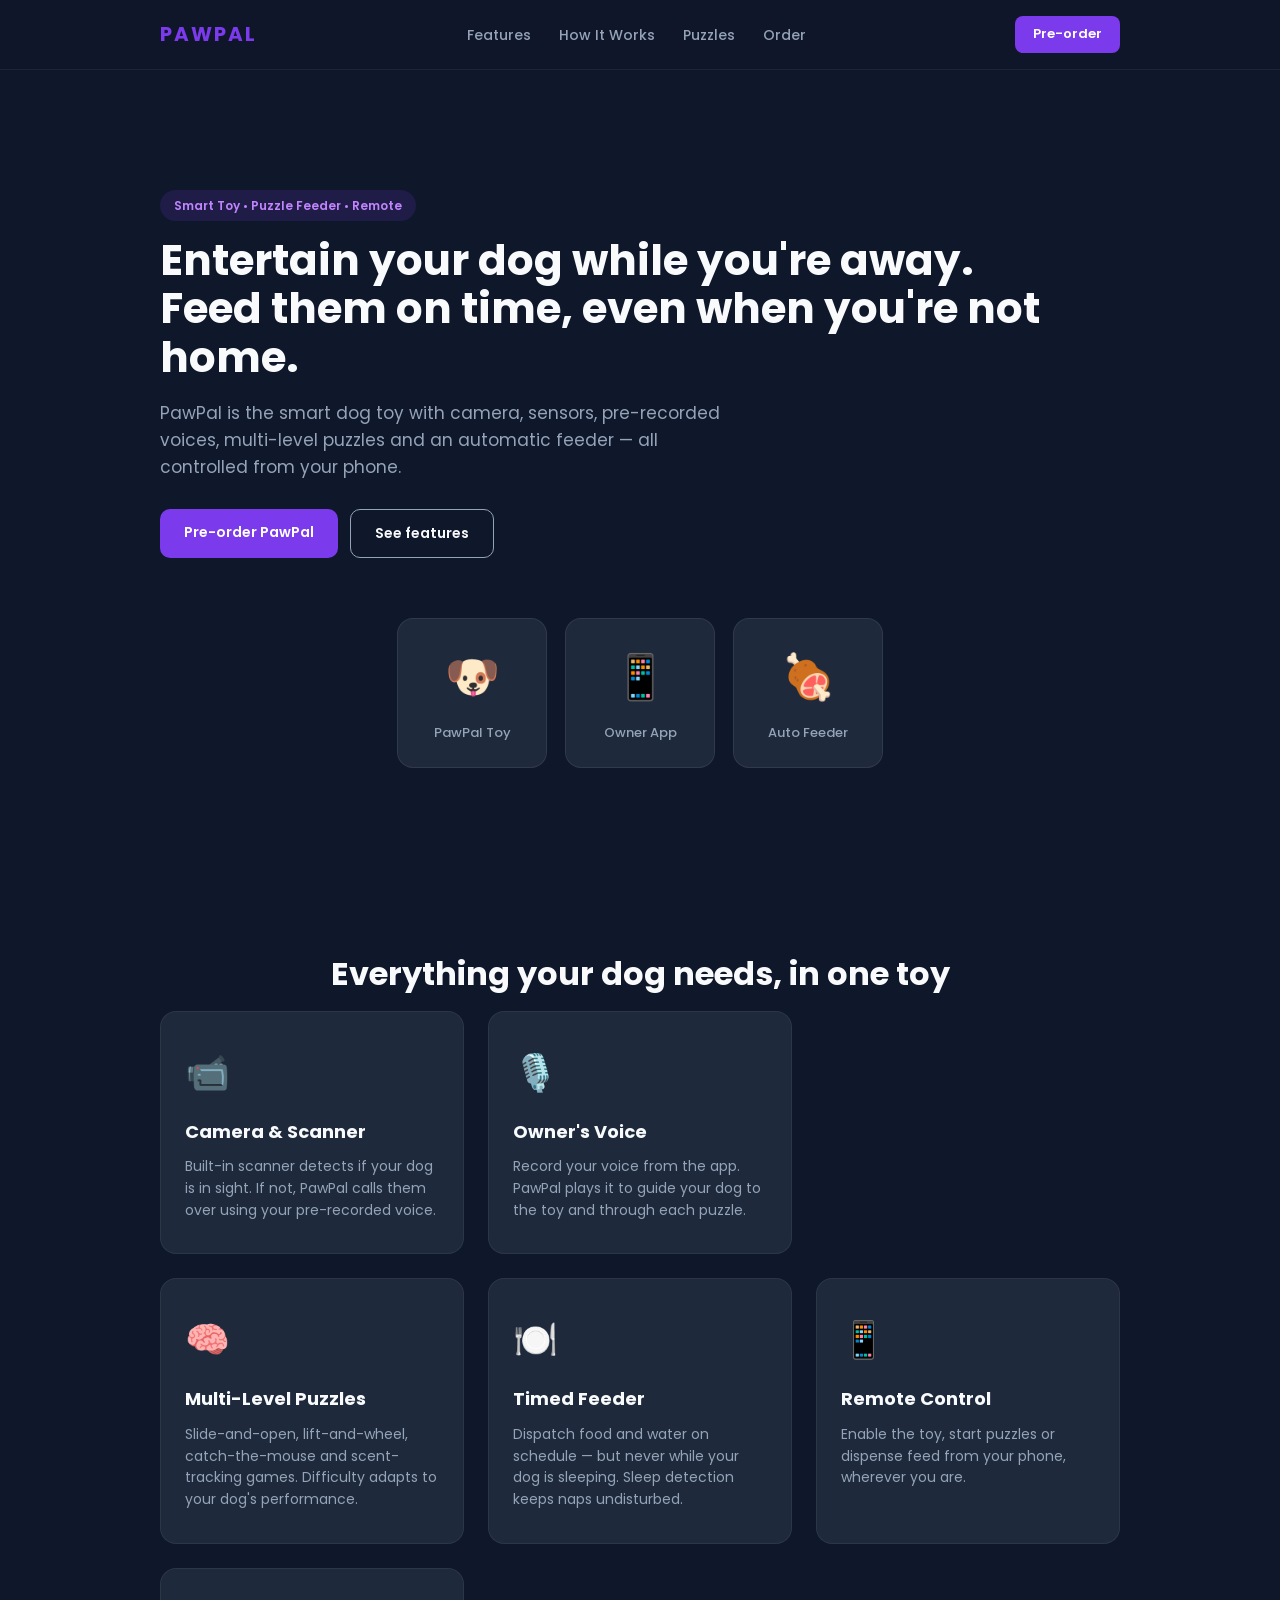
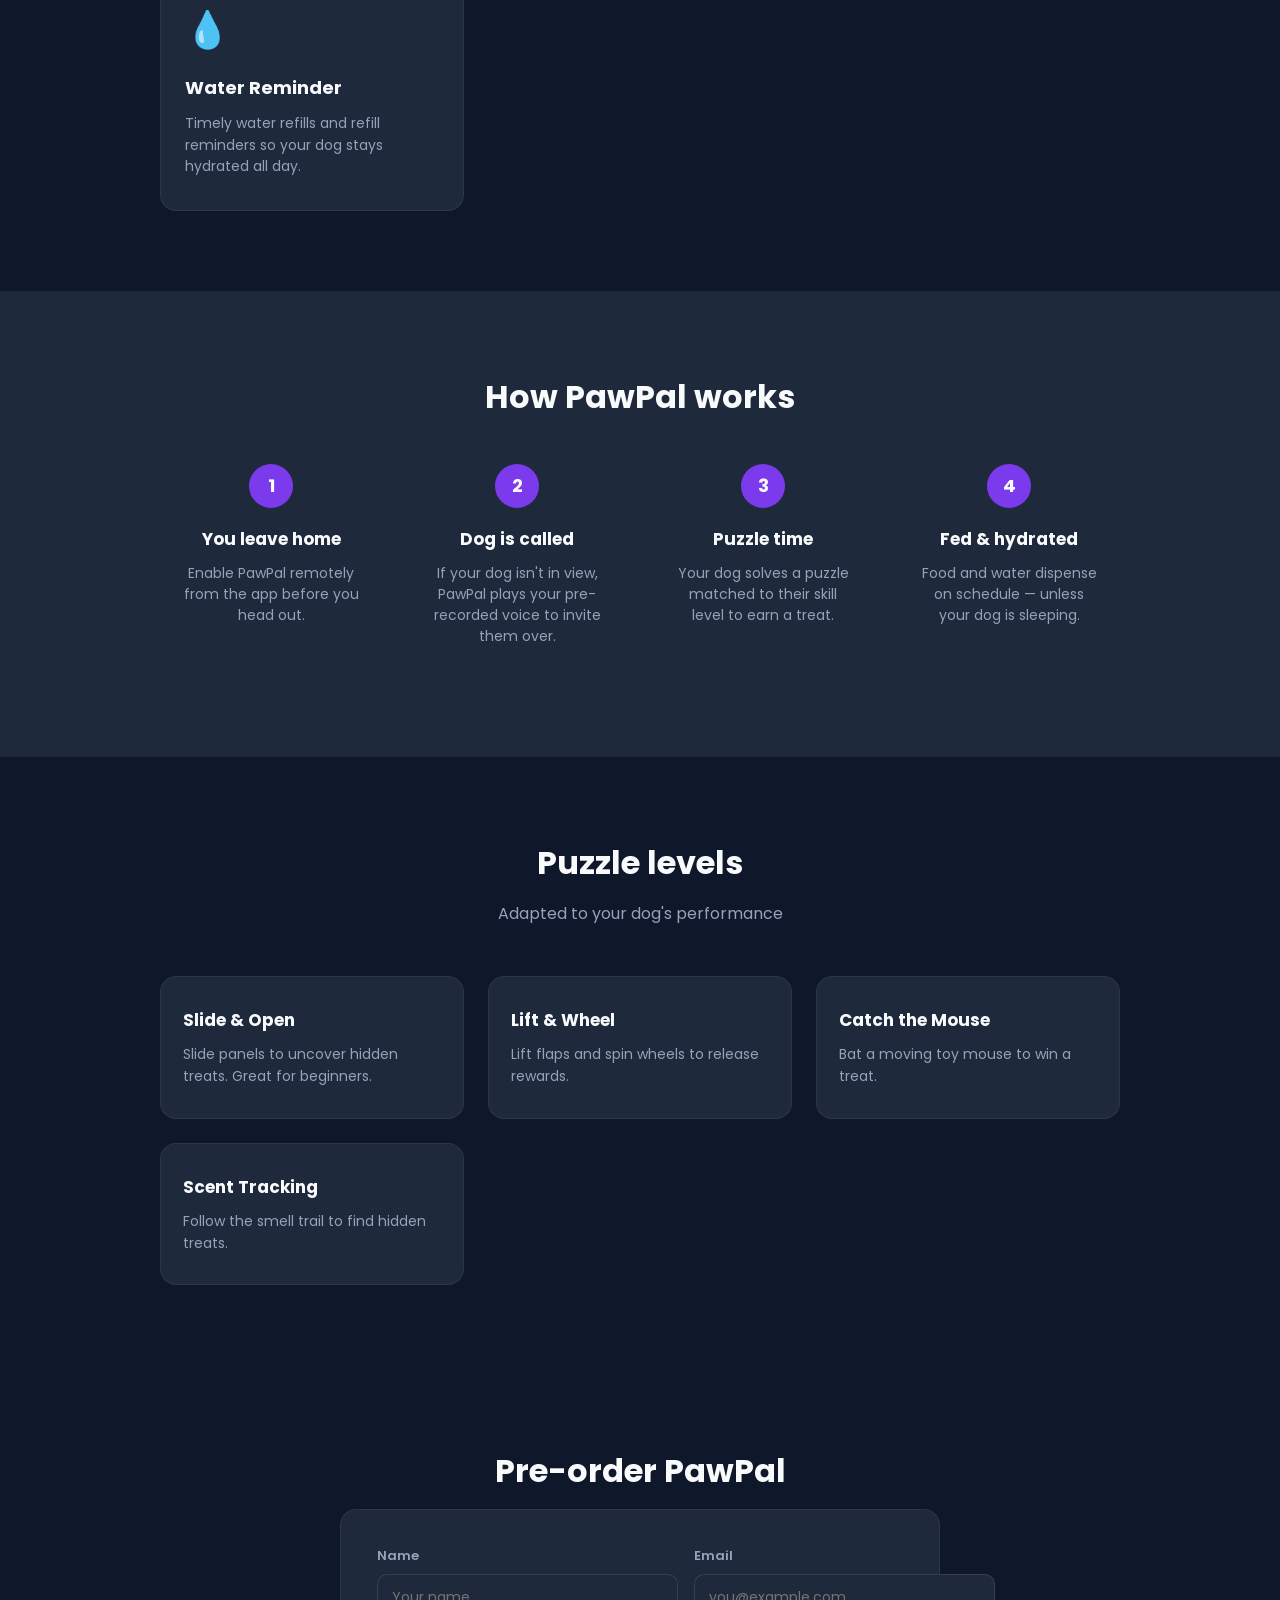
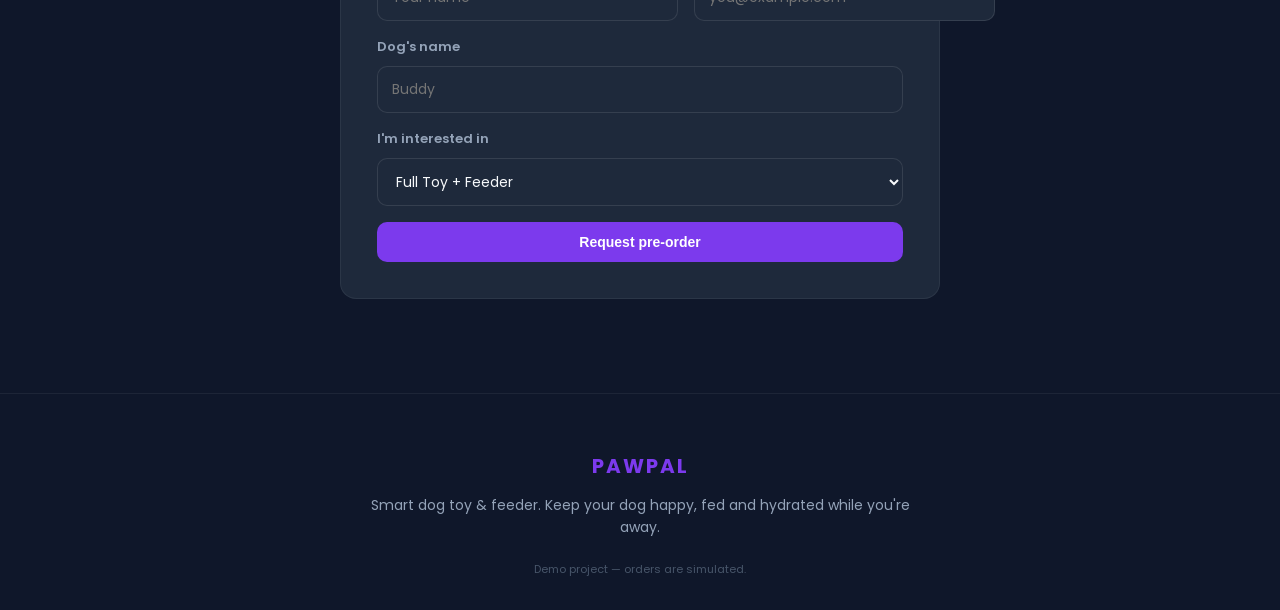
==== index.html @ 374cc3d0 "Add PawPal smart dog toy website landing page" ====
<!DOCTYPE html>
<html lang="en">
<head>
  <meta charset="UTF-8">
  <meta name="viewport" content="width=device-width, initial-scale=1.0">
  <title>PawPal — Smart Dog Toy & Feeder</title>
  <link rel="preconnect" href="https://fonts.googleapis.com">
  <link rel="preconnect" href="https://fonts.gstatic.com" crossorigin>
  <link href="https://fonts.googleapis.com/css2?family=Poppins:wght@300;400;500;600;700&display=swap" rel="stylesheet">
  <link rel="stylesheet" href="style.css">
</head>
<body>
  <header class="header">
    <nav class="nav container">
      <div class="logo">PAWPAL</div>
      <ul class="nav-links">
        <li><a href="#features">Features</a></li>
        <li><a href="#how-it-works">How It Works</a></li>
        <li><a href="#puzzles">Puzzles</a></li>
        <li><a href="#order">Order</a></li>
      </ul>
      <a href="#order" class="nav-btn">Pre-order</a>
      <button class="nav-toggle" aria-label="Toggle menu">&#9776;</button>
    </nav>
  </header>

  <section class="hero">
    <div class="hero-content container">
      <span class="badge">Smart Toy • Puzzle Feeder • Remote</span>
      <h1>Entertain your dog while you're away.<br>Feed them on time, even when you're not home.</h1>
      <p class="hero-p">PawPal is the smart dog toy with camera, sensors, pre-recorded voices, multi-level puzzles and an automatic feeder — all controlled from your phone.</p>
      <div class="hero-actions">
        <a href="#order" class="btn btn-primary">Pre-order PawPal</a>
        <a href="#features" class="btn btn-outline">See features</a>
      </div>
    </div>
    <div class="hero-visual">
      <div class="device-card">
        <div class="device-screen">🐶</div>
        <div class="device-label">PawPal Toy</div>
      </div>
      <div class="device-card">
        <div class="device-screen">📱</div>
        <div class="device-label">Owner App</div>
      </div>
      <div class="device-card">
        <div class="device-screen">🍖</div>
        <div class="device-label">Auto Feeder</div>
      </div>
    </div>
  </section>

  <section id="features" class="features section">
    <div class="container">
      <h2 class="section-title">Everything your dog needs, in one toy</h2>
      <div class="grid grid-3">
        <div class="feature-card">
          <div class="feature-icon">📹</div>
          <h3>Camera & Scanner</h3>
          <p>Built-in scanner detects if your dog is in sight. If not, PawPal calls them over using your pre-recorded voice.</p>
        </div>
        <div class="feature-card">
          <div class="feature-icon">🎙️</div>
          <h3>Owner's Voice</h3>
          <p>Record your voice from the app. PawPal plays it to guide your dog to the toy and through each puzzle.</p>
        </div>
        <div class="feature-icon"></div>
        <div class="feature-card">
          <div class="feature-icon">🧠</div>
          <h3>Multi-Level Puzzles</h3>
          <p>Slide-and-open, lift-and-wheel, catch-the-mouse and scent-tracking games. Difficulty adapts to your dog's performance.</p>
        </div>
        <div class="feature-card">
          <div class="feature-icon">🍽️</div>
          <h3>Timed Feeder</h3>
          <p>Dispatch food and water on schedule — but never while your dog is sleeping. Sleep detection keeps naps undisturbed.</p>
        </div>
        <div class="feature-card">
          <div class="feature-icon">📱</div>
          <h3>Remote Control</h3>
          <p>Enable the toy, start puzzles or dispense feed from your phone, wherever you are.</p>
        </div>
        <div class="feature-card">
          <div class="feature-icon">💧</div>
          <h3>Water Reminder</h3>
          <p>Timely water refills and refill reminders so your dog stays hydrated all day.</p>
        </div>
      </div>
    </div>
  </section>

  <section id="how-it-works" class="how section alt">
    <div class="container">
      <h2 class="section-title">How PawPal works</h2>
      <div class="steps">
        <div class="step">
          <div class="step-num">1</div>
          <h3>You leave home</h3>
          <p>Enable PawPal remotely from the app before you head out.</p>
        </div>
        <div class="step">
          <div class="step-num">2</div>
          <h3>Dog is called</h3>
          <p>If your dog isn't in view, PawPal plays your pre-recorded voice to invite them over.</p>
        </div>
        <div class="step">
          <div class="step-num">3</div>
          <h3>Puzzle time</h3>
          <p>Your dog solves a puzzle matched to their skill level to earn a treat.</p>
        </div>
        <div class="step">
          <div class="step-num">4</div>
          <h3>Fed & hydrated</h3>
          <p>Food and water dispense on schedule — unless your dog is sleeping.</p>
        </div>
      </div>
    </div>
  </section>

  <section id="puzzles" class="puzzles section">
    <div class="container">
      <h2 class="section-title">Puzzle levels</h2>
      <p class="section-sub">Adapted to your dog's performance</p>
      <div class="grid grid-3">
        <div class="puzzle-card">
          <h3>Slide & Open</h3>
          <p>Slide panels to uncover hidden treats. Great for beginners.</p>
        </div>
        <div class="puzzle-card">
          <h3>Lift & Wheel</h3>
          <p>Lift flaps and spin wheels to release rewards.</p>
        </div>
        <div class="puzzle-card">
          <h3>Catch the Mouse</h3>
          <p>Bat a moving toy mouse to win a treat.</p>
        </div>
        <div class="puzzle-card">
          <h3>Scent Tracking</h3>
          <p>Follow the smell trail to find hidden treats.</p>
        </div>
      </div>
    </div>
  </section>

  <section id="order" class="order section">
    <div class="container">
      <h2 class="section-title">Pre-order PawPal</h2>
      <form id="order-form" class="order-form">
        <div class="form-row">
          <div class="form-group">
            <label>Name</label>
            <input type="text" name="name" required placeholder="Your name">
          </div>
          <div class="form-group">
            <label>Email</label>
            <input type="email" name="email" required placeholder="you@example.com">
          </div>
        </div>
        <div class="form-group">
          <label>Dog's name</label>
          <input type="text" name="dogName" placeholder="Buddy">
        </div>
        <div class="form-group">
          <label>I'm interested in</label>
          <select name="interest">
            <option>Full Toy + Feeder</option>
            <option>Toy only</option>
            <option>Feeder only</option>
          </select>
        </div>
        <button type="submit" class="btn btn-primary btn-full">Request pre-order</button>
      </form>
      <p id="form-msg" class="form-msg"></p>
    </div>
  </section>

  <footer class="footer">
    <div class="container footer-inner">
      <div class="logo">PAWPAL</div>
      <p>Smart dog toy & feeder. Keep your dog happy, fed and hydrated while you're away.</p>
      <div class="footer-note">Demo project — orders are simulated.</div>
    </div>
  </footer>

  <script src="script.js"></script>
</body>
</html>
---- style.css ----
* {
  margin: 0;
  padding: 0;
  box-sizing: border-box;
}

:root {
  --primary: #7C3AED;
  --primary-dark: #6D28D9;
  --accent: #F59E0B;
  --bg: #0F172A;
  --surface: #1E293B;
  --card: #1E293B;
  --text: #F8FAFC;
  --muted: #94A3B8;
  --success: #10B981;
  --radius: 16px;
  --shadow: 0 10px 30px rgba(0,0,0,0.35);
  --transition: 0.3s ease;
}

html { scroll-behavior: smooth; }

body {
  font-family: 'Poppins', system-ui, -apple-system, sans-serif;
  background: var(--bg);
  color: var(--text);
  line-height: 1.6;
}

a { color: inherit; text-decoration: none; }

.container { max-width: 1000px; margin: 0 auto; padding: 0 20px; }

.btn {
  display: inline-block;
  padding: 12px 24px;
  border-radius: 10px;
  font-weight: 600;
  font-size: 14px;
  cursor: pointer;
  border: none;
  transition: var(--transition);
}

.btn-primary {
  background: var(--primary);
  color: #fff;
}

.btn-primary:hover { background: var(--primary-dark); }

.btn-outline {
  background: transparent;
  color: var(--text);
  border: 1px solid var(--muted);
}

.btn-outline:hover { border-color: var(--primary); }

.btn-full { width: 100%; }

.section { padding: 80px 0; }

.section-title {
  font-size: 32px;
  font-weight: 700;
  text-align: center;
  margin-bottom: 12px;
}

.section-sub {
  text-align: center;
  color: var(--muted);
  margin-bottom: 50px;
}

.grid-3 { display: grid; grid-template-columns: repeat(auto-fit, minmax(260px, 1fr)); gap: 24px; }

/* Header */
.header { position: sticky; top: 0; z-index: 50; background: rgba(15,23,42,0.8); backdrop-filter: blur(8px); border-bottom: 1px solid rgba(255,255,255,0.06); }

.nav {
  display: flex;
  align-items: center;
  justify-content: space-between;
  padding: 16px 20px;
}

.logo {
  font-weight: 700;
  font-size: 20px;
  letter-spacing: 2px;
  color: var(--primary);
}

.nav-links {
  display: flex;
  list-style: none;
  gap: 28px;
}

.nav-links a {
  font-size: 14px;
  font-weight: 500;
  color: var(--muted);
  transition: var(--transition);
}

.nav-links a:hover { color: var(--text); }

.nav-btn {
  background: var(--primary);
  color: #fff;
  padding: 8px 18px;
  border-radius: 8px;
  font-size: 13px;
  font-weight: 600;
}

.nav-toggle { display: none; background: none; border: none; color: var(--text); font-size: 20px; cursor: pointer; }

/* Hero */
.hero {
  position: relative;
  padding: 120px 0 100px;
  overflow: hidden;
}

.hero-content { position: relative; z-index: 2; }

.badge {
  display: inline-block;
  padding: 6px 14px;
  border-radius: 20px;
  background: rgba(124,58,237,0.15);
  color: #C084FC;
  font-size: 12px;
  font-weight: 600;
  margin-bottom: 16px;
}

.hero h1 {
  font-size: 42px;
  line-height: 1.15;
  margin-bottom: 18px;
}

.hero-p {
  font-size: 17px;
  color: var(--muted);
  max-width: 560px;
  margin-bottom: 28px;
}

.hero-actions { display: flex; gap: 12px; }

.hero-visual {
  position: relative;
  display: flex;
  justify-content: center;
  gap: 18px;
  margin-top: 60px;
}

.device-card {
  width: 150px;
  height: 150px;
  background: var(--surface);
  border: 1px solid rgba(255,255,255,0.08);
  border-radius: var(--radius);
  display: flex;
  flex-direction: column;
  align-items: center;
  justify-content: center;
  gap: 10px;
  transition: var(--transition);
}

.device-card:hover {
  transform: translateY(-6px);
  border-color: var(--primary);
  box-shadow: var(--shadow);
}

.device-screen { font-size: 44px; }

.device-label { font-size: 13px; color: var(--muted); font-weight: 500; }

/* Features */
.feature-card {
  background: var(--surface);
  border: 1px solid rgba(255,255,255,0.06);
  border-radius: var(--radius);
  padding: 32px 24px;
  transition: var(--transition);
}

.feature-card:hover { border-color: var(--primary); transform: translateY(-4px); }

.feature-icon { font-size: 36px; margin-bottom: 16px; display: inline-block; }

.feature-card h3 { font-size: 18px; margin-bottom: 10px; }

.feature-card p { font-size: 14px; color: var(--muted); line-height: 1.55; }

/* How it works */
.alt { background: var(--surface); }

.steps {
  display: grid;
  grid-template-columns: repeat(auto-fit, minmax(220px, 1fr));
  gap: 24px;
}

.step {
  text-align: center;
  padding: 30px 20px;
}

.step-num {
  width: 44px; height: 44px;
  background: var(--primary);
  border-radius: 50%;
  display: flex; align-items: center; justify-content: center;
  font-weight: 700; font-size: 18px;
  margin: 0 auto 18px;
}

.step h3 { font-size: 17px; margin-bottom: 10px; }
.step p { font-size: 14px; color: var(--muted); line-height: 1.5; }

/* Puzzles */
.puzzle-card {
  background: var(--surface);
  border: 1px solid rgba(255,255,255,0.06);
  border-radius: var(--radius);
  padding: 30px 22px;
  transition: var(--transition);
}

.puzzle-card:hover { border-color: var(--accent); transform: translateY(-4px); }

.puzzle-card h3 { font-size: 17px; margin-bottom: 10px; }
.puzzle-card p { font-size: 14px; color: var(--muted); line-height: 1.55; }

/* Order */
.order-form {
  background: var(--surface);
  border: 1px solid rgba(255,255,255,0.06);
  border-radius: var(--radius);
  padding: 36px;
  max-width: 600px;
  margin: 0 auto;
}

.form-row { display: grid; grid-template-columns: 1fr 1fr; gap: 16px; }

.form-group { display: flex; flex-direction: column; gap: 8px; margin-bottom: 16px; }

.form-group label { font-size: 13px; font-weight: 600; color: var(--muted); }

.form-group input,
.form-group select {
  padding: 12px 14px;
  border-radius: 10px;
  border: 1px solid rgba(255,255,255,0.1);
  background: var(--card);
  color: var(--text);
  font-family: inherit;
  font-size: 14px;
}

.form-group input:focus,
.form-group select:focus {
  outline: none;
  border-color: var(--primary);
}

.form-msg { margin-top: 14px; font-size: 14px; color: var(--success); }

/* Footer */
.footer {
  padding: 56px 0 32px;
  border-top: 1px solid rgba(255,255,255,0.06);
}

.footer-inner {
  display: flex;
  flex-direction: column;
  align-items: center;
  gap: 12px;
  text-align: center;
}

.footer p { color: var(--muted); font-size: 14px; max-width: 560px; }

.footer-note { font-size: 11px; color: #475569; margin-top: 10px; }

/* Responsive */
@media (max-width: 768px) {
  .nav-links { display: none; }
  .nav-toggle { display: block; }
  .hero h1 { font-size: 30px; }
  .hero-visual { flex-direction: column; align-items: center; }
  .form-row { grid-template-columns: 1fr; }
}
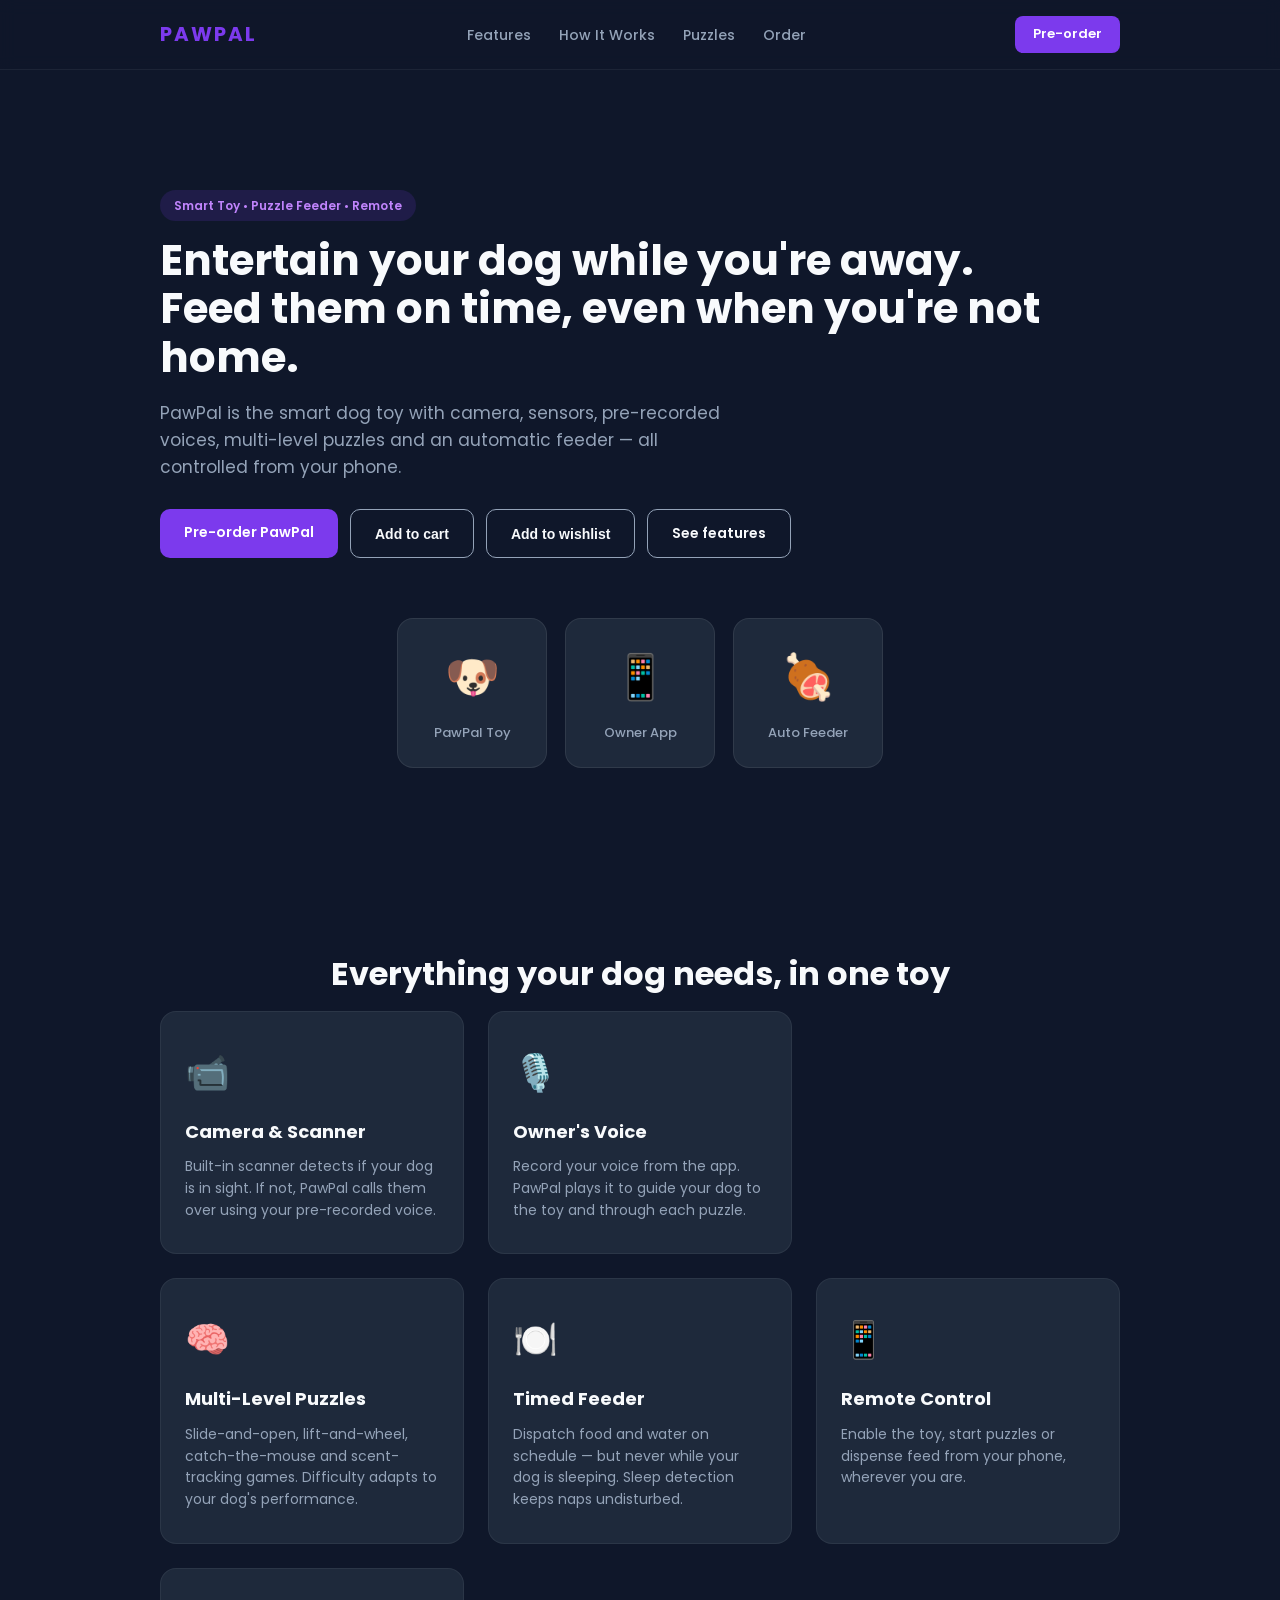
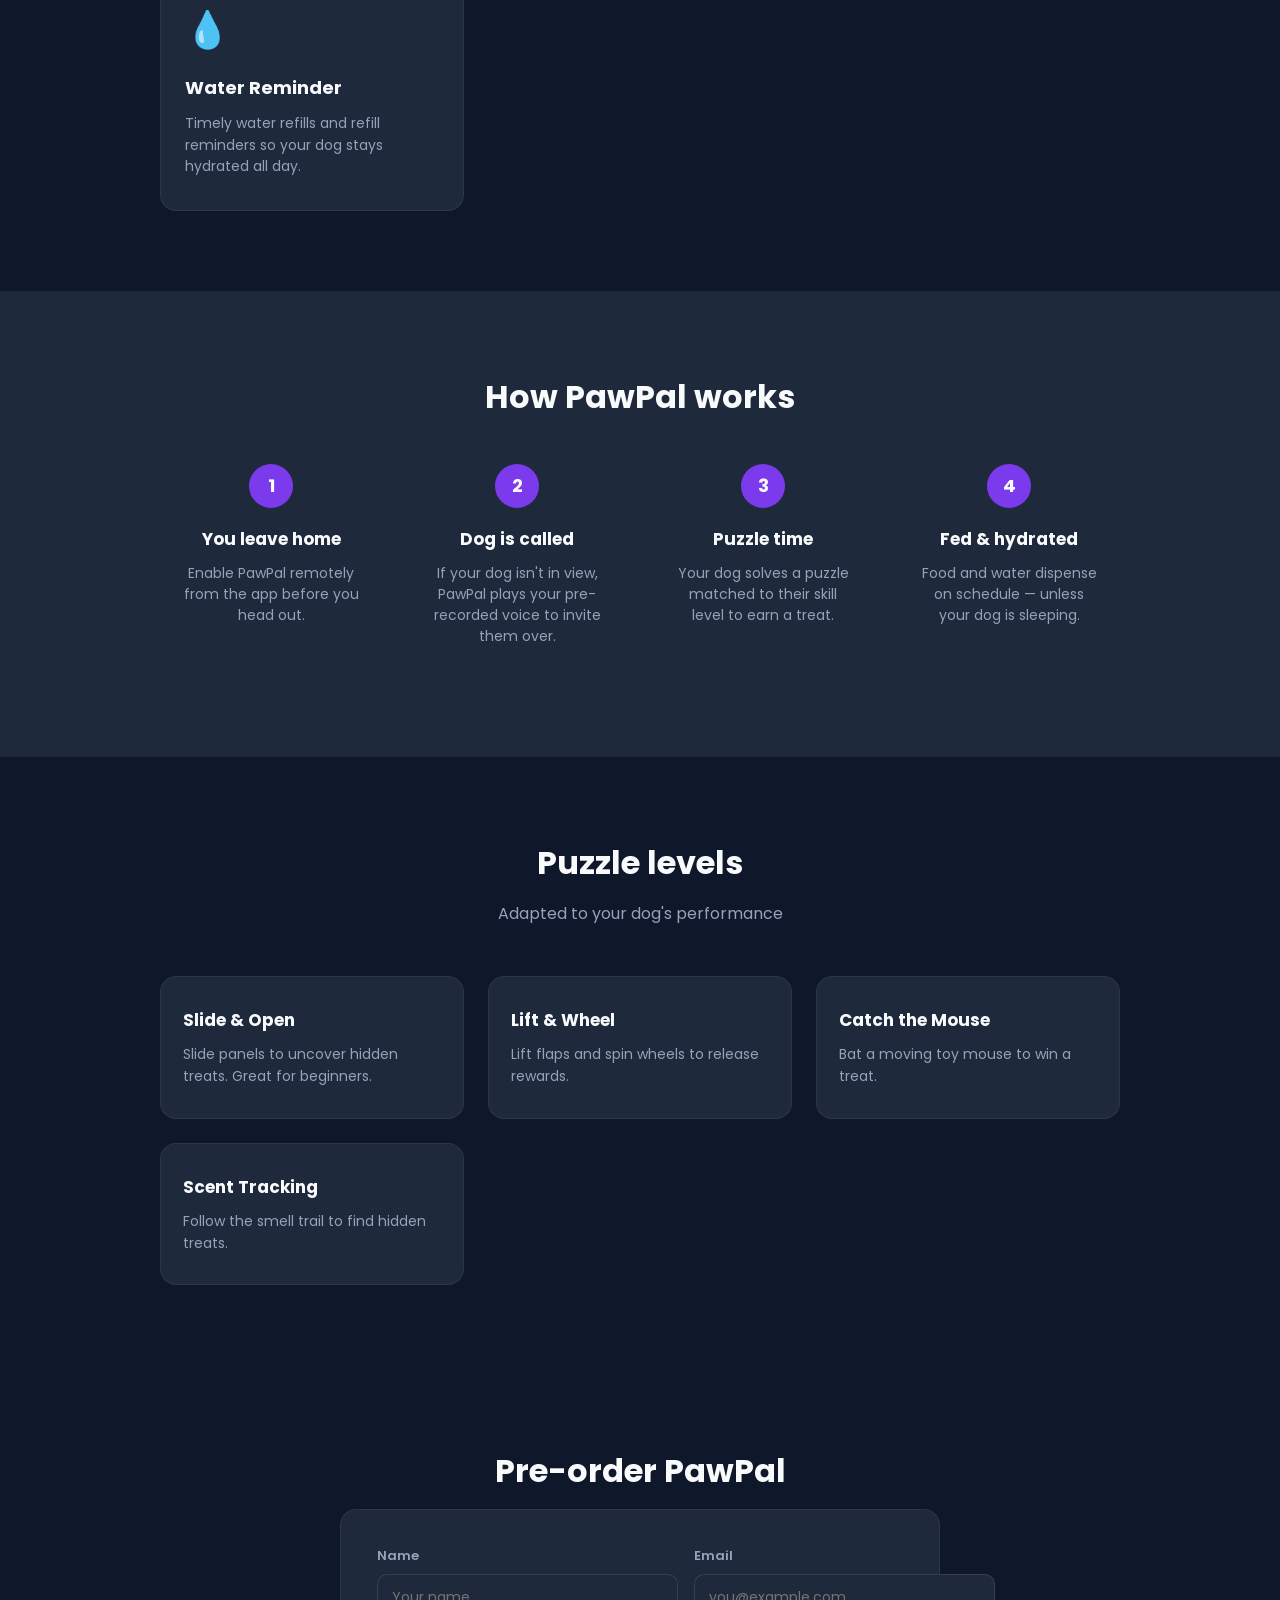
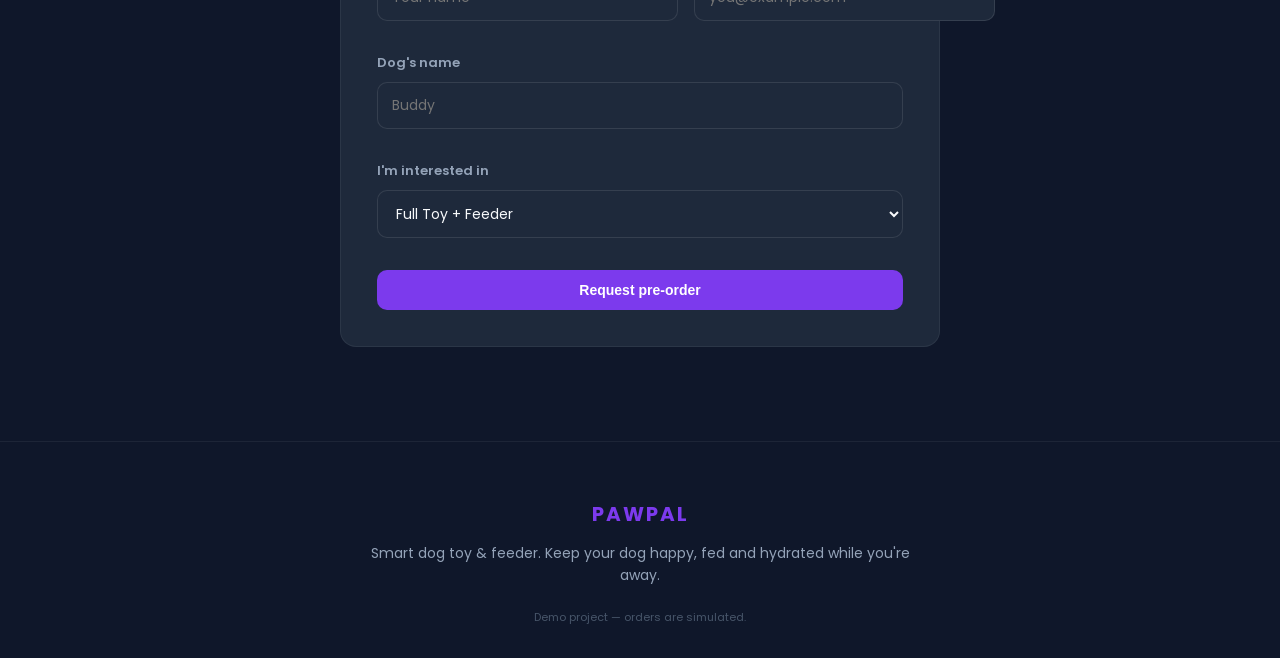
==== commit b579acf3: "Add account, cart, checkout and order tracking pages" ====
--- a/index.html
+++ b/index.html
@@ -31,6 +31,8 @@
       <p class="hero-p">PawPal is the smart dog toy with camera, sensors, pre-recorded voices, multi-level puzzles and an automatic feeder — all controlled from your phone.</p>
       <div class="hero-actions">
         <a href="#order" class="btn btn-primary">Pre-order PawPal</a>
+        <button class="btn btn-outline" onclick="addToCart()">Add to cart</button>
+        <button class="btn btn-outline" onclick="addToWishlist()">Add to wishlist</button>
         <a href="#features" class="btn btn-outline">See features</a>
       </div>
     </div>
--- a/style.css
+++ b/style.css
@@ -297,6 +297,214 @@
 
 .footer-note { font-size: 11px; color: #475569; margin-top: 10px; }
 
+/* Account */
+.account-grid {
+  display: grid;
+  grid-template-columns: repeat(auto-fit, minmax(280px, 1fr));
+  gap: 24px;
+}
+
+.account-panel {
+  background: var(--surface);
+  border: 1px solid rgba(255,255,255,0.06);
+  border-radius: var(--radius);
+  padding: 26px;
+}
+
+.account-panel h3 {
+  font-size: 18px;
+  margin-bottom: 18px;
+  color: var(--text);
+}
+
+.profile-form { display: flex; flex-direction: column; gap: 14px; }
+
+.profile-form textarea { resize: vertical; min-height: 80px; }
+
+#profile-msg { margin-top: 10px; font-size: 14px; }
+
+.wishlist-list, .orders-list { display: flex; flex-direction: column; gap: 12px; }
+
+.wishlist-item, .order-item {
+  display: grid;
+  grid-template-columns: 1fr auto;
+  gap: 12px;
+  padding: 12px 10px;
+  border-bottom: 1px solid rgba(255,255,255,0.04);
+  font-size: 14px;
+  align-items: center;
+}
+
+.wishlist-item:last-child, .order-item:last-child { border-bottom: none; }
+
+.wishlist-actions { display: flex; gap: 8px; }
+
+.btn-ghost {
+  background: transparent;
+  border: 1px solid var(--muted);
+  color: var(--muted);
+  padding: 6px 10px;
+  border-radius: 8px;
+  font-size: 12px;
+  cursor: pointer;
+}
+
+.btn-ghost:hover { border-color: var(--text); color: var(--text); }
+
+.empty { color: var(--muted); font-size: 14px; text-align: center; padding: 20px 0; }
+
+/* Cart */
+.cart-wrap {
+  display: grid;
+  grid-template-columns: 1fr 340px;
+  gap: 28px;
+  align-items: start;
+}
+
+.cart-items { background: var(--surface); border: 1px solid rgba(255,255,255,0.06); border-radius: var(--radius); padding: 24px; min-height: 260px; }
+
+.cart-item {
+  display: flex;
+  gap: 14px;
+  align-items: center;
+  padding: 14px 0;
+  border-bottom: 1px solid rgba(255,255,255,0.04);
+}
+
+.cart-item:last-child { border-bottom: none; }
+
+.cart-item-img {
+  width: 64px; height: 64px;
+  background: var(--card);
+  border: 1px solid rgba(255,255,255,0.08);
+  border-radius: 10px;
+  display: flex; align-items: center; justify-content: center;
+  font-size: 26px;
+  flex-shrink: 0;
+}
+
+.cart-item-info { flex: 1; }
+
+.cart-item-info h4 { font-size: 15px; margin-bottom: 4px; }
+
+.cart-item-info p { font-size: 13px; color: var(--muted); margin-bottom: 8px; }
+
+.cart-qty {
+  display: flex;
+  align-items: center;
+  gap: 8px;
+  border: 1px solid rgba(255,255,255,0.1);
+  border-radius: 8px;
+  padding: 4px 6px;
+  background: var(--card);
+  width: 110px;
+}
+
+.cart-qty button {
+  background: none; border: none; color: var(--text); font-size: 18px;
+  padding: 0 6px; cursor: pointer; line-height: 1;
+}
+
+.cart-qty button:hover { color: var(--primary); }
+
+.cart-qty input {
+  width: 28px; text-align: center; background: none; border: none;
+  color: var(--text); font-size: 13px; padding: 2px;
+}
+
+.cart-item-remove {
+  background: none; border: none; color: #ef4444; font-size: 13px; cursor: pointer;
+}
+
+.cart-item-remove:hover { text-decoration: underline; }
+
+.cart-summary {
+  background: var(--surface);
+  border: 1px solid rgba(255,255,255,0.06);
+  border-radius: var(--radius);
+  padding: 24px;
+  height: fit-content;
+}
+
+.cart-summary h3 { font-size: 18px; margin-bottom: 16px; }
+
+.summary-line { display: flex; justify-content: space-between; margin-bottom: 10px; font-size: 14px; }
+
+.summary-line.total { margin-top: 12px; padding-top: 12px; border-top: 1px solid rgba(255,255,255,0.08); font-weight: 700; font-size: 16px; color: var(--text); }
+
+.summary-note { font-size: 12px; color: var(--muted); margin-top: 14px; }
+
+#cart-msg { margin-top: 12px; font-size: 14px; }
+
+/* Order */
+.order-wrap {
+  display: grid;
+  grid-template-columns: 1fr 320px;
+  gap: 28px;
+  align-items: start;
+}
+
+.order-form { display: flex; flex-direction: column; gap: 16px; }
+
+.order-form h3 { font-size: 17px; margin-bottom: 4px; color: var(--text); }
+
+.order-summary {
+  background: var(--surface);
+  border: 1px solid rgba(255,255,255,0.06);
+  border-radius: var(--radius);
+  padding: 24px;
+  height: fit-content;
+}
+
+.order-summary h3 { font-size: 17px; margin-bottom: 14px; color: var(--text); }
+
+.summary-item { display: flex; justify-content: space-between; margin-bottom: 10px; font-size: 14px; }
+
+.summary-item.total { margin-top: 10px; padding-top: 10px; border-top: 1px solid rgba(255,255,255,0.08); font-weight: 700; font-size: 16px; color: var(--text); }
+
+/* Track */
+.track-card {
+  background: var(--surface);
+  border: 1px solid rgba(255,255,255,0.06);
+  border-radius: var(--radius);
+  padding: 30px;
+}
+
+.order-meta {
+  font-size: 14px; color: var(--muted); margin-bottom: 26px;
+  display: flex; gap: 10px; flex-wrap: wrap;
+}
+
+.order-meta strong { color: var(--text); }
+
+.divider { opacity: 0.5; }
+
+.timeline { position: relative; padding-left: 46px; }
+
+.timeline::before {
+  content: ''; position: absolute; left: 22px; top: 0; bottom: 0;
+  width: 2px; background: rgba(255,255,255,0.08);
+}
+
+.tl-item { position: relative; margin-bottom: 26px; }
+
+.tl-marker {
+  position: absolute; left: -46px; top: 2px;
+  width: 30px; height: 30px; border-radius: 50%;
+  background: var(--card); border: 2px solid rgba(255,255,255,0.1);
+  display: flex; align-items: center; justify-content: center;
+  font-size: 13px; font-weight: 700; color: var(--muted);
+}
+
+.tl-item.completed .tl-marker {
+  background: var(--success); border-color: var(--success); color: #fff;
+}
+
+.tl-content h4 { font-size: 15px; margin-bottom: 4px; color: var(--text); }
+.tl-content p { font-size: 12px; color: var(--muted); }
+
+.track-actions { margin-top: 26px; display: flex; gap: 10px; }
+
 /* Responsive */
 @media (max-width: 768px) {
   .nav-links { display: none; }
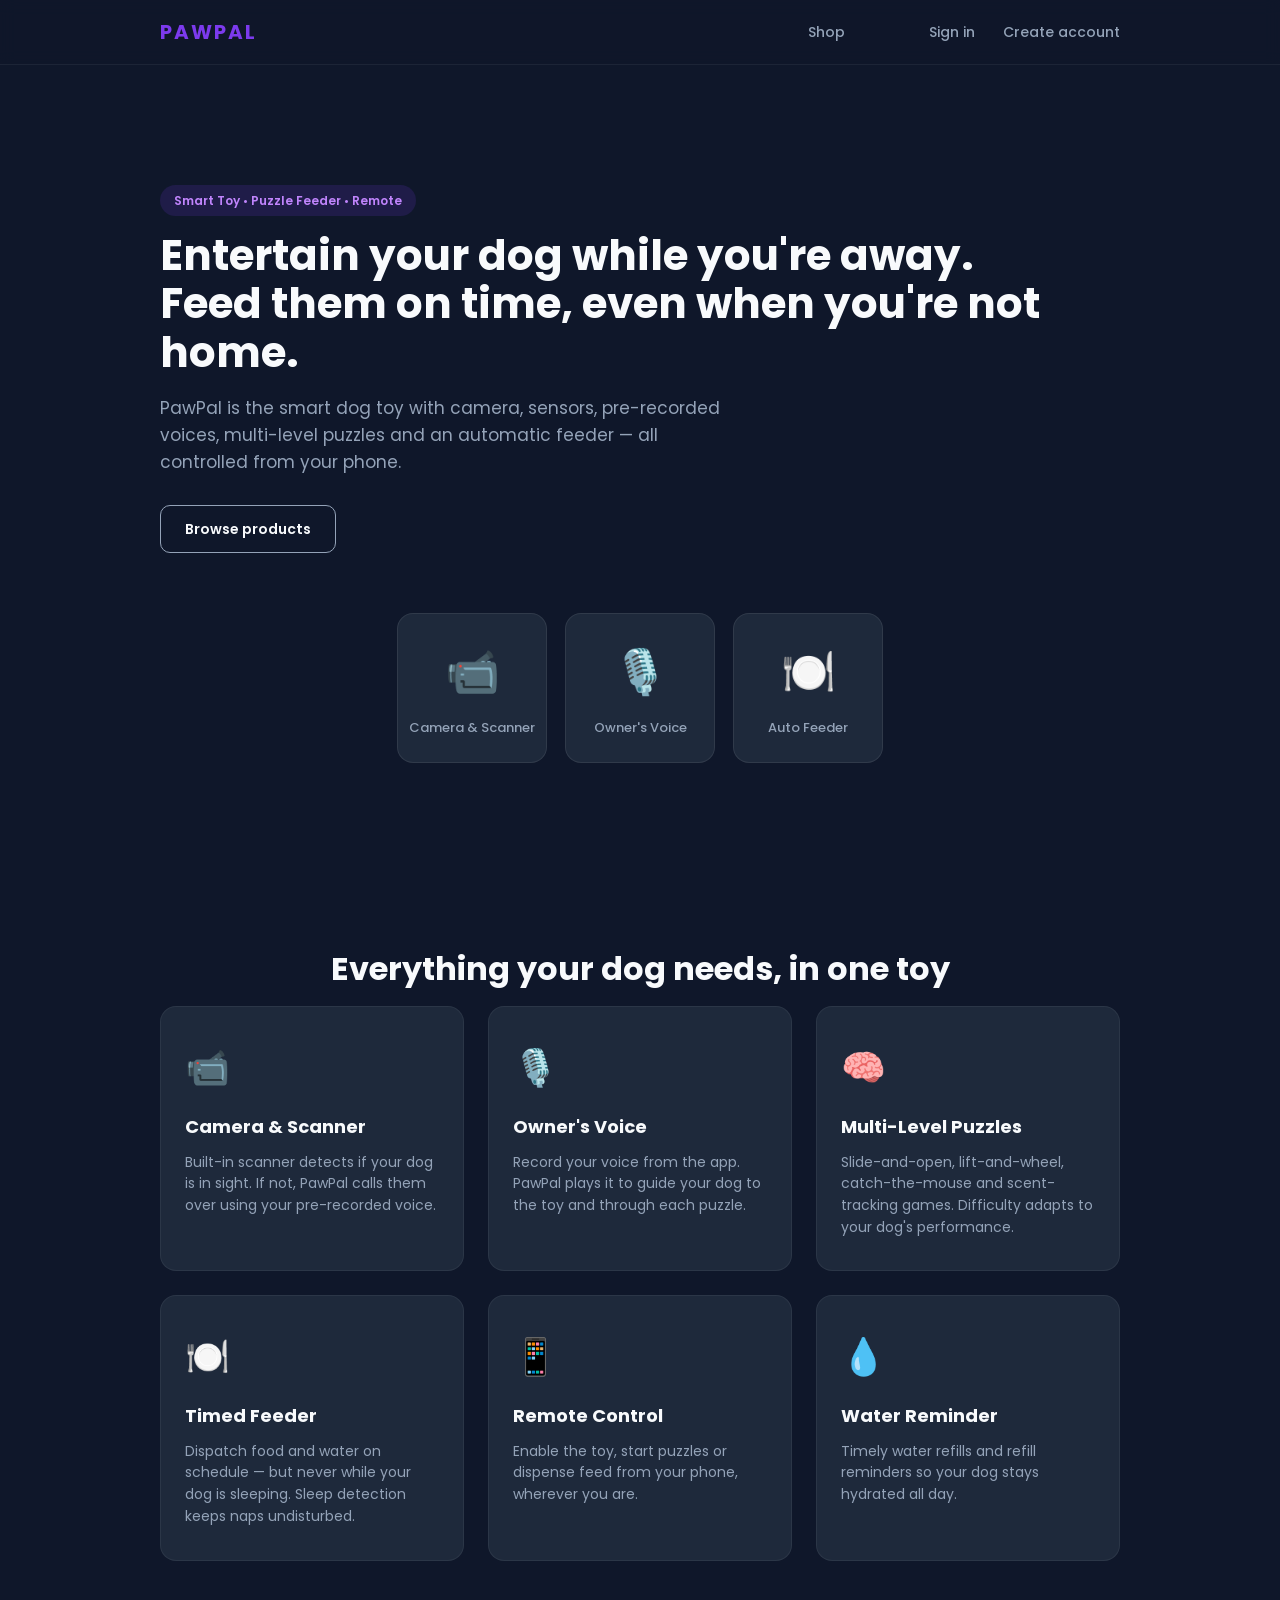
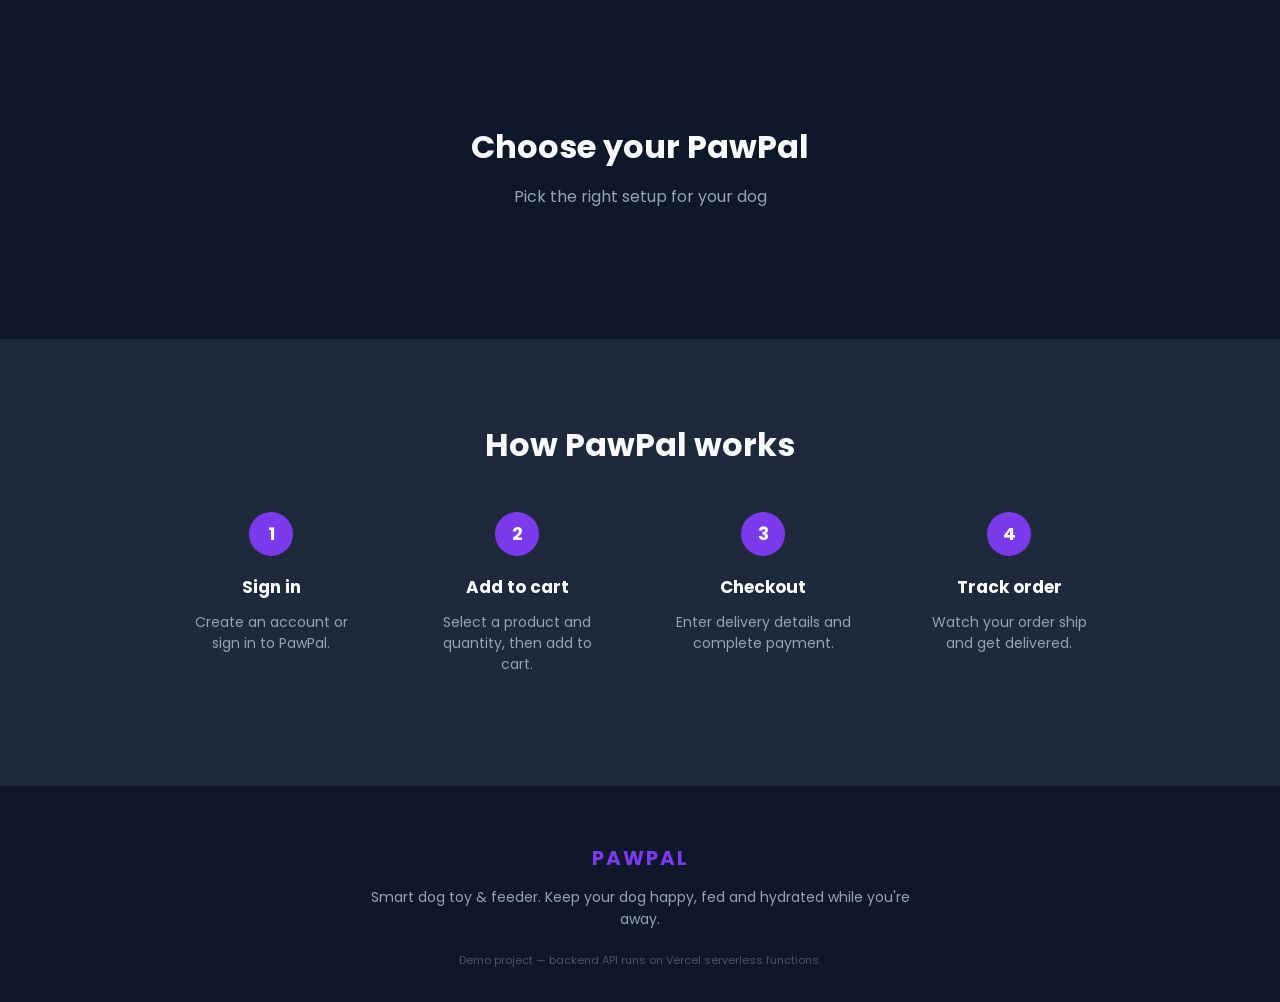
==== commit 071b2c40: "Add full-stack backend with auth, cart, checkout and order tracking" ====
--- a/index.html
+++ b/index.html
@@ -14,12 +14,13 @@
     <nav class="nav container">
       <div class="logo">PAWPAL</div>
       <ul class="nav-links">
-        <li><a href="#features">Features</a></li>
-        <li><a href="#how-it-works">How It Works</a></li>
-        <li><a href="#puzzles">Puzzles</a></li>
-        <li><a href="#order">Order</a></li>
+        <li><a href="index.html">Shop</a></li>
+        <li><a href="cart.html" class="nav-cart" data-auth>Cart <span id="nav-cart-count">0</span></a></li>
+        <li><a href="account.html" data-auth>Account</a></li>
+        <li><a href="login.html" data-guest>Sign in</a></li>
+        <li><a href="signup.html" data-guest>Create account</a></li>
       </ul>
-      <a href="#order" class="nav-btn">Pre-order</a>
+      <a href="logout" id="logout-btn" class="nav-btn" data-auth style="display:none">Sign out</a>
       <button class="nav-toggle" aria-label="Toggle menu">&#9776;</button>
     </nav>
   </header>
@@ -30,23 +31,20 @@
       <h1>Entertain your dog while you're away.<br>Feed them on time, even when you're not home.</h1>
       <p class="hero-p">PawPal is the smart dog toy with camera, sensors, pre-recorded voices, multi-level puzzles and an automatic feeder — all controlled from your phone.</p>
       <div class="hero-actions">
-        <a href="#order" class="btn btn-primary">Pre-order PawPal</a>
-        <button class="btn btn-outline" onclick="addToCart()">Add to cart</button>
-        <button class="btn btn-outline" onclick="addToWishlist()">Add to wishlist</button>
-        <a href="#features" class="btn btn-outline">See features</a>
+        <a href="index.html#products" class="btn btn-outline">Browse products</a>
       </div>
     </div>
     <div class="hero-visual">
       <div class="device-card">
-        <div class="device-screen">🐶</div>
-        <div class="device-label">PawPal Toy</div>
+        <div class="device-screen">📹</div>
+        <div class="device-label">Camera & Scanner</div>
       </div>
       <div class="device-card">
-        <div class="device-screen">📱</div>
-        <div class="device-label">Owner App</div>
+        <div class="device-screen">🎙️</div>
+        <div class="device-label">Owner's Voice</div>
       </div>
       <div class="device-card">
-        <div class="device-screen">🍖</div>
+        <div class="device-screen">🍽️</div>
         <div class="device-label">Auto Feeder</div>
       </div>
     </div>
@@ -66,7 +64,6 @@
           <h3>Owner's Voice</h3>
           <p>Record your voice from the app. PawPal plays it to guide your dog to the toy and through each puzzle.</p>
         </div>
-        <div class="feature-icon"></div>
         <div class="feature-card">
           <div class="feature-icon">🧠</div>
           <h3>Multi-Level Puzzles</h3>
@@ -91,88 +88,39 @@
     </div>
   </section>
 
+  <section id="products" class="products section">
+    <div class="container">
+      <h2 class="section-title">Choose your PawPal</h2>
+      <p class="section-sub">Pick the right setup for your dog</p>
+      <div id="product-grid" class="grid grid-3"></div>
+    </div>
+  </section>
+
   <section id="how-it-works" class="how section alt">
     <div class="container">
       <h2 class="section-title">How PawPal works</h2>
       <div class="steps">
         <div class="step">
           <div class="step-num">1</div>
-          <h3>You leave home</h3>
-          <p>Enable PawPal remotely from the app before you head out.</p>
+          <h3>Sign in</h3>
+          <p>Create an account or sign in to PawPal.</p>
         </div>
         <div class="step">
           <div class="step-num">2</div>
-          <h3>Dog is called</h3>
-          <p>If your dog isn't in view, PawPal plays your pre-recorded voice to invite them over.</p>
+          <h3>Add to cart</h3>
+          <p>Select a product and quantity, then add to cart.</p>
         </div>
         <div class="step">
           <div class="step-num">3</div>
-          <h3>Puzzle time</h3>
-          <p>Your dog solves a puzzle matched to their skill level to earn a treat.</p>
+          <h3>Checkout</h3>
+          <p>Enter delivery details and complete payment.</p>
         </div>
         <div class="step">
           <div class="step-num">4</div>
-          <h3>Fed & hydrated</h3>
-          <p>Food and water dispense on schedule — unless your dog is sleeping.</p>
+          <h3>Track order</h3>
+          <p>Watch your order ship and get delivered.</p>
         </div>
       </div>
-    </div>
-  </section>
-
-  <section id="puzzles" class="puzzles section">
-    <div class="container">
-      <h2 class="section-title">Puzzle levels</h2>
-      <p class="section-sub">Adapted to your dog's performance</p>
-      <div class="grid grid-3">
-        <div class="puzzle-card">
-          <h3>Slide & Open</h3>
-          <p>Slide panels to uncover hidden treats. Great for beginners.</p>
-        </div>
-        <div class="puzzle-card">
-          <h3>Lift & Wheel</h3>
-          <p>Lift flaps and spin wheels to release rewards.</p>
-        </div>
-        <div class="puzzle-card">
-          <h3>Catch the Mouse</h3>
-          <p>Bat a moving toy mouse to win a treat.</p>
-        </div>
-        <div class="puzzle-card">
-          <h3>Scent Tracking</h3>
-          <p>Follow the smell trail to find hidden treats.</p>
-        </div>
-      </div>
-    </div>
-  </section>
-
-  <section id="order" class="order section">
-    <div class="container">
-      <h2 class="section-title">Pre-order PawPal</h2>
-      <form id="order-form" class="order-form">
-        <div class="form-row">
-          <div class="form-group">
-            <label>Name</label>
-            <input type="text" name="name" required placeholder="Your name">
-          </div>
-          <div class="form-group">
-            <label>Email</label>
-            <input type="email" name="email" required placeholder="you@example.com">
-          </div>
-        </div>
-        <div class="form-group">
-          <label>Dog's name</label>
-          <input type="text" name="dogName" placeholder="Buddy">
-        </div>
-        <div class="form-group">
-          <label>I'm interested in</label>
-          <select name="interest">
-            <option>Full Toy + Feeder</option>
-            <option>Toy only</option>
-            <option>Feeder only</option>
-          </select>
-        </div>
-        <button type="submit" class="btn btn-primary btn-full">Request pre-order</button>
-      </form>
-      <p id="form-msg" class="form-msg"></p>
     </div>
   </section>
 
@@ -180,10 +128,11 @@
     <div class="container footer-inner">
       <div class="logo">PAWPAL</div>
       <p>Smart dog toy & feeder. Keep your dog happy, fed and hydrated while you're away.</p>
-      <div class="footer-note">Demo project — orders are simulated.</div>
+      <div class="footer-note">Demo project — backend API runs on Vercel serverless functions.</div>
     </div>
   </footer>
 
   <script src="script.js"></script>
+  <script src="home.js"></script>
 </body>
 </html>
--- a/style.css
+++ b/style.css
@@ -505,6 +505,62 @@
 
 .track-actions { margin-top: 26px; display: flex; gap: 10px; }
 
+/* Auth pages */
+.auth-page { display: flex; align-items: center; justify-content: center; min-height: 60vh; }
+
+.auth-card {
+  width: 100%; max-width: 420px;
+  background: var(--surface);
+  border: 1px solid rgba(255,255,255,0.06);
+  border-radius: var(--radius);
+  padding: 40px 30px;
+}
+
+.auth-header { text-align: center; margin-bottom: 28px; }
+
+.auth-header h2 { font-size: 26px; margin-bottom: 8px; }
+.auth-header p { font-size: 15px; color: var(--muted); }
+
+.auth-form { display: flex; flex-direction: column; gap: 16px; }
+
+.auth-footer { margin-top: 20px; text-align: center; font-size: 14px; color: var(--muted); }
+
+.auth-footer a { color: var(--primary); text-decoration: underline; font-weight: 600; }
+
+/* Products */
+.product-card {
+  background: var(--surface);
+  border: 1px solid rgba(255,255,255,0.06);
+  border-radius: var(--radius);
+  padding: 24px;
+  display: flex; flex-direction: column; gap: 14px;
+}
+
+.product-img {
+  width: 72px; height: 72px;
+  background: var(--card);
+  border: 1px solid rgba(255,255,255,0.08);
+  border-radius: 12px;
+  display: flex; align-items: center; justify-content: center;
+  font-size: 34px;
+}
+
+.product-card h3 { font-size: 17px; margin: 0; }
+.product-desc { font-size: 13px; color: var(--muted); line-height: 1.5; margin: 0; }
+.product-price { font-size: 16px; font-weight: 700; color: var(--text); margin: 6px 0 0 0; }
+
+.product-actions { display: flex; gap: 10px; margin-top: 10px; }
+
+.product-actions input.product-qty {
+  width: 56px;
+  padding: 10px 12px;
+  border-radius: 10px;
+  border: 1px solid rgba(255,255,255,0.1);
+  background: var(--card);
+  color: var(--text);
+  font-size: 14px;
+}
+
 /* Responsive */
 @media (max-width: 768px) {
   .nav-links { display: none; }
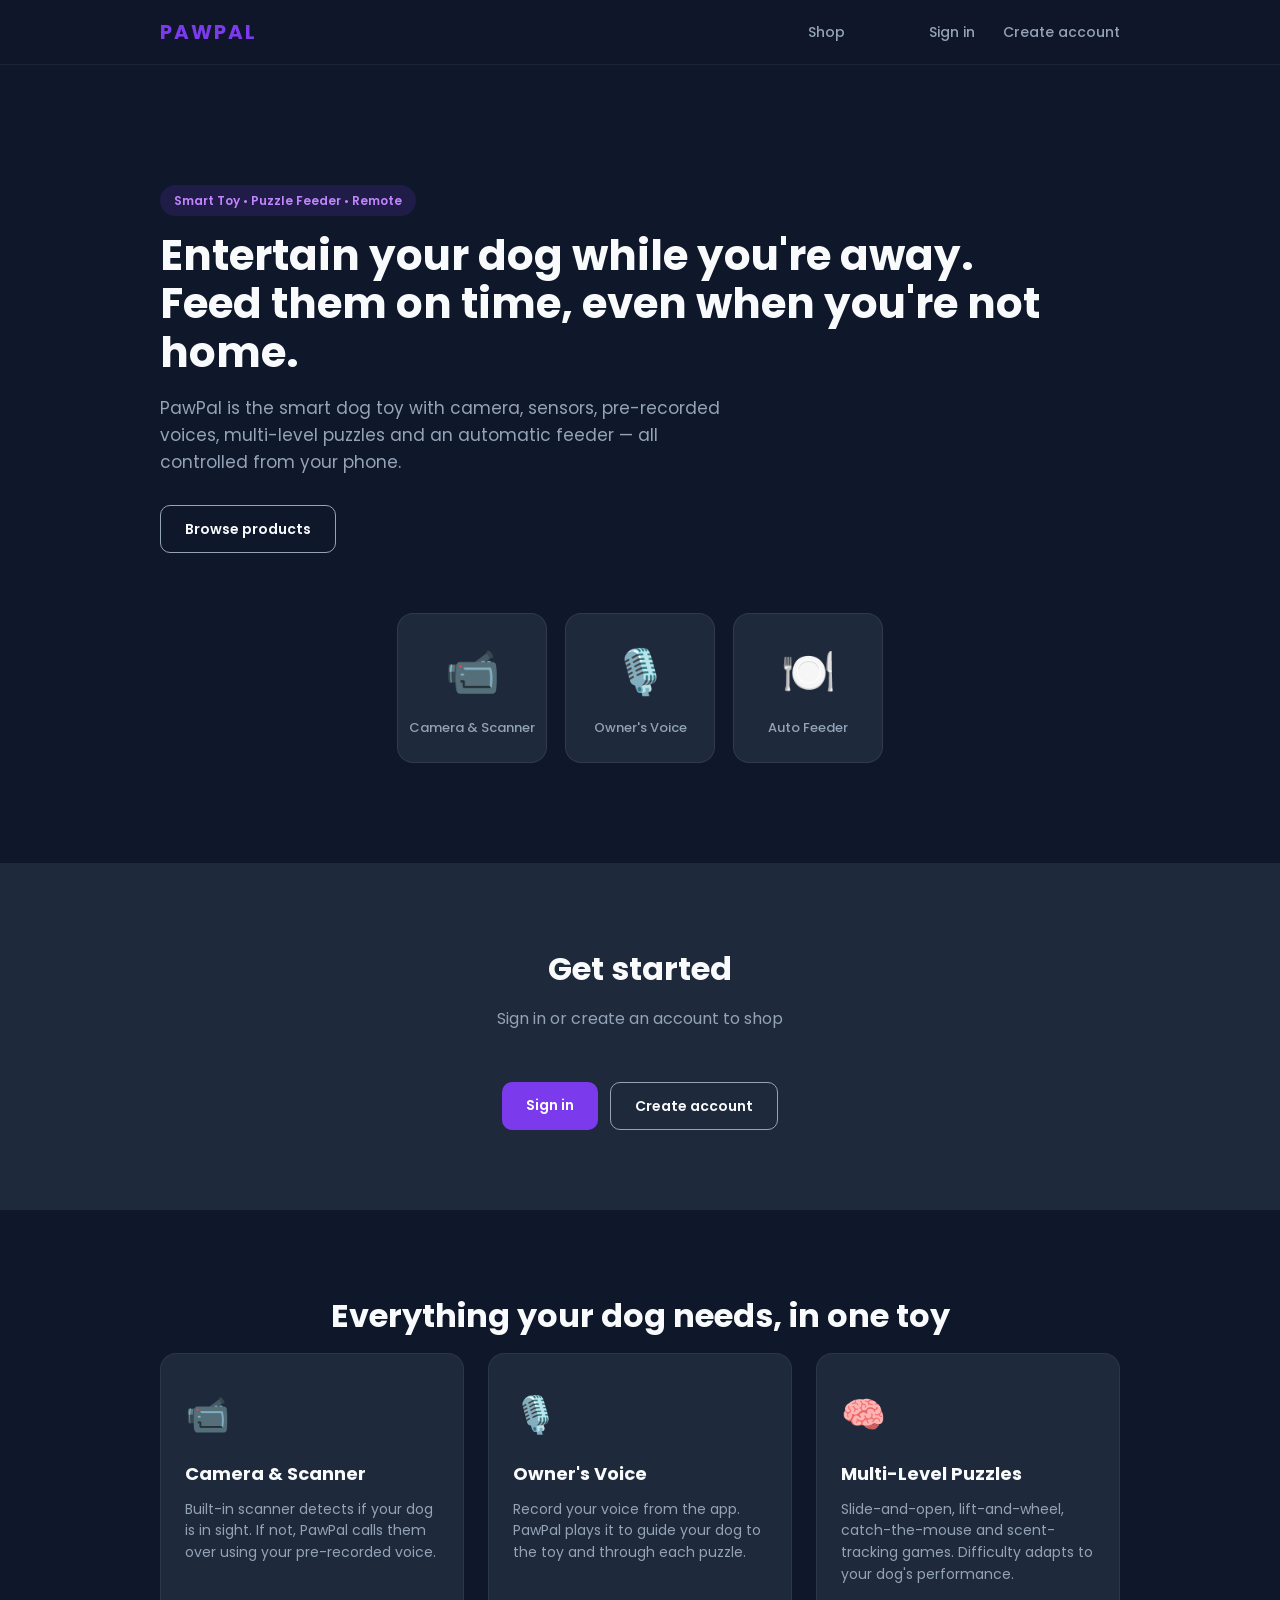
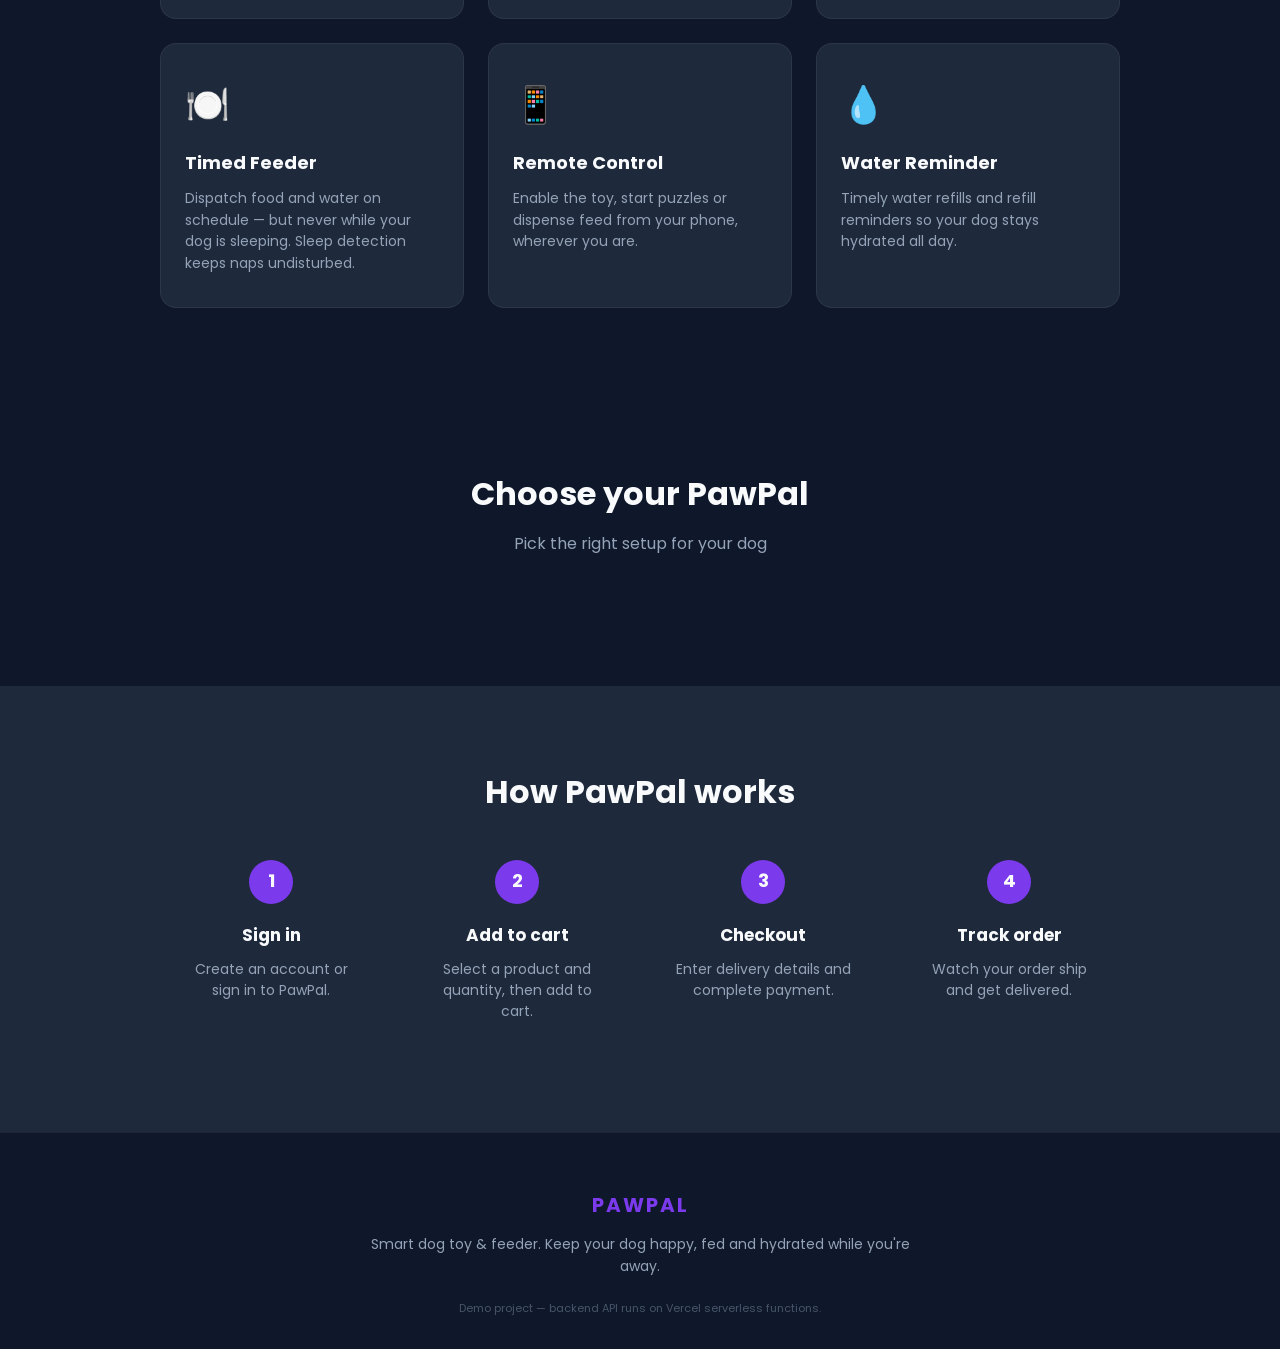
==== commit fd134339: "Add sign in/sign up options on home page" ====
--- a/index.html
+++ b/index.html
@@ -46,6 +46,17 @@
       <div class="device-card">
         <div class="device-screen">🍽️</div>
         <div class="device-label">Auto Feeder</div>
+      </div>
+    </div>
+  </section>
+
+  <section id="auth" class="section alt">
+    <div class="container">
+      <h2 class="section-title">Get started</h2>
+      <p class="section-sub">Sign in or create an account to shop</p>
+      <div class="auth-actions">
+        <a href="login.html" class="btn btn-primary">Sign in</a>
+        <a href="signup.html" class="btn btn-outline">Create account</a>
       </div>
     </div>
   </section>
--- a/style.css
+++ b/style.css
@@ -561,6 +561,13 @@
   font-size: 14px;
 }
 
+.auth-actions {
+  display: flex;
+  gap: 12px;
+  justify-content: center;
+  margin-top: 10px;
+}
+
 /* Responsive */
 @media (max-width: 768px) {
   .nav-links { display: none; }
